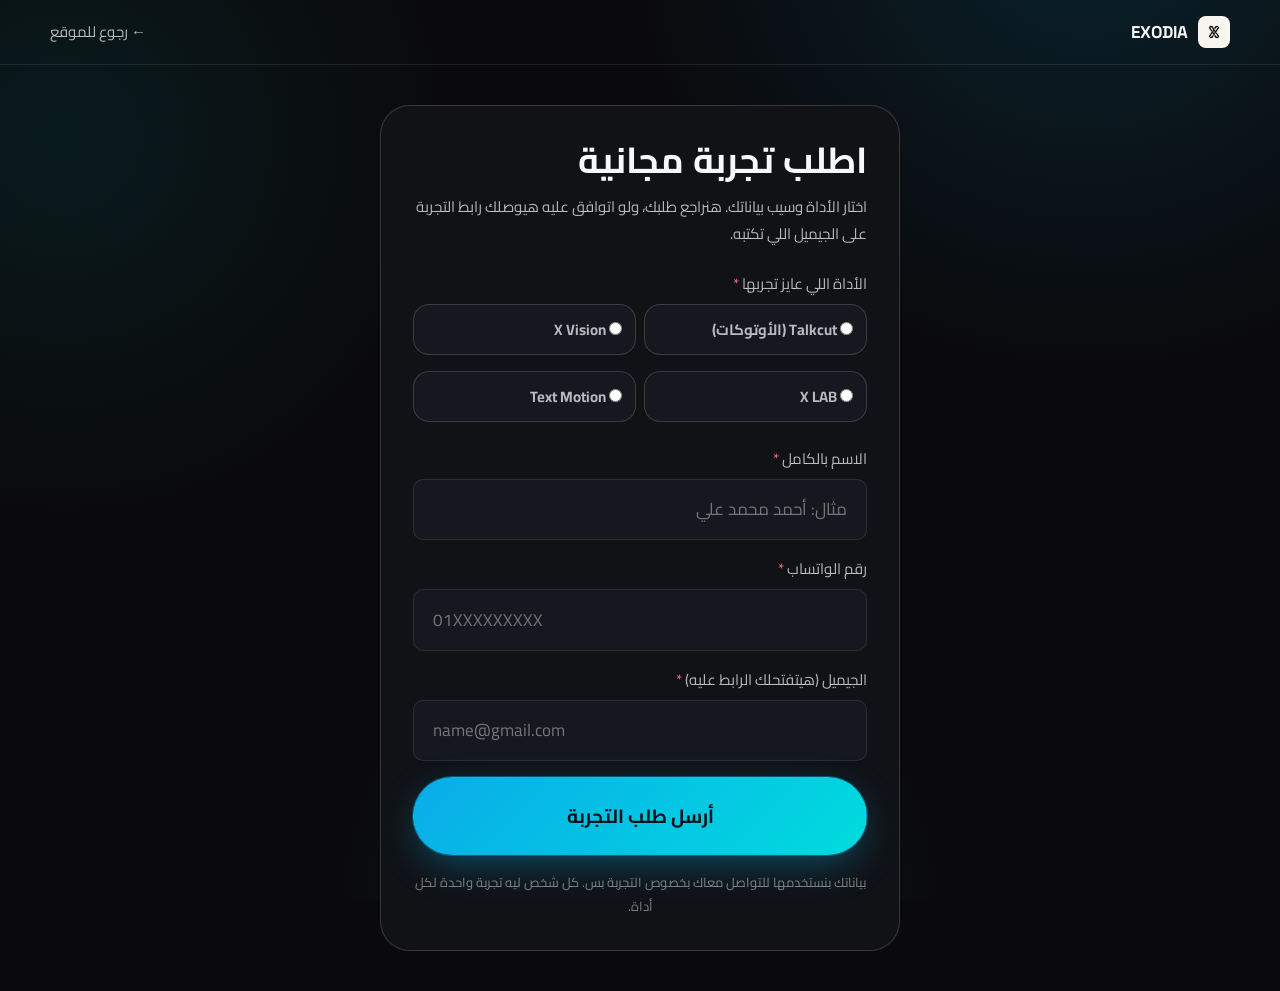
==== trial.html @ 1e0fd80b "Compact pricing cards, free-trial request page, CSP basics Co-Authored-By: Claude Sonnet 5.5 <norepl" ====
<!doctype html>
<html lang="ar" dir="rtl">
  <head>
    <meta charset="UTF-8" />
    <meta name="viewport" content="width=device-width, initial-scale=1.0" />
    <meta http-equiv="Content-Security-Policy" content="object-src 'none'; base-uri 'self'; form-action 'self'" />
    <meta name="referrer" content="strict-origin-when-cross-origin" />
    <title>اطلب تجربة مجانية — EXODIA</title>
    <meta name="description" content="اطلب نسخة تجريبية من إكستنشنات EXODIA قبل الاشتراك. هنراجع طلبك ونبعتلك رابط التجربة على الجيميل." />
    <link rel="canonical" href="https://ex0dia.com/trial.html" />
    <meta name="robots" content="noindex" />

    <script async src="https://www.googletagmanager.com/gtag/js?id=G-B1RX5HKZ09"></script>
    <script>
      window.dataLayer = window.dataLayer || [];
      function gtag(){dataLayer.push(arguments);}
      gtag('js', new Date());
      gtag('config', 'G-B1RX5HKZ09');
    </script>
    <script>
    !function(f,b,e,v,n,t,s)
    {if(f.fbq)return;n=f.fbq=function(){n.callMethod?
    n.callMethod.apply(n,arguments):n.queue.push(arguments)};
    if(!f._fbq)f._fbq=n;n.push=n;n.loaded=!0;n.version='2.0';
    n.queue=[];t=b.createElement(e);t.async=!0;
    t.src=v;s=b.getElementsByTagName(e)[0];
    s.parentNode.insertBefore(t,s)}(window, document,'script',
    'https://connect.facebook.net/en_US/fbevents.js');
    fbq('init', '1908907043847500');
    fbq('track', 'PageView');
    </script>

    <link rel="icon" type="image/jpeg" href="assets/exodia-logo.jpg" />
    <link rel="preconnect" href="https://fonts.googleapis.com">
    <link rel="preconnect" href="https://fonts.gstatic.com" crossorigin>
    <link href="https://fonts.googleapis.com/css2?family=Cairo:wght@300;400;500;600;700;800;900&family=Space+Grotesk:wght@500;700&display=swap" rel="stylesheet">
    <link rel="stylesheet" href="assets/styles.css" />
    <style>
      .trial-page{ min-height: 100vh; display: flex; flex-direction: column; }
      .trial-top{ padding: var(--sp-4) 0; border-bottom: 1px solid var(--border); }
      .trial-top__inner{ display: flex; align-items: center; justify-content: space-between; gap: var(--sp-3); }
      .trial-top__brand{ display: flex; align-items: center; gap: .6em; font-weight: 800; font-family: var(--font-display); }
      .trial-top__brand img{ border-radius: 8px; }
      .trial-top__back{ font-size: var(--text-sm); color: var(--text-2); }
      .trial-main{ flex: 1; padding: var(--sp-7) 0; }
      .trial-card{ max-width: 520px; margin: 0 auto; background: var(--bg-1); border: 1px solid var(--border-strong); border-radius: var(--radius-xl); padding: var(--sp-6); }
      .trial-card h1{ font-family: var(--font-display); font-size: var(--text-2xl); line-height: 1.3; }
      .trial-card__lead{ color: var(--text-2); margin: var(--sp-2) 0 var(--sp-5); font-size: var(--text-sm); line-height: 1.8; }
      .trial-products{ display: grid; grid-template-columns: 1fr 1fr; gap: var(--sp-2); }
      .trial-product{ display: flex; align-items: center; gap: .55em; padding: .8em .9em; border: 1.5px solid var(--border-strong); border-radius: var(--radius-md); background: var(--bg-2); cursor: pointer; font-size: var(--text-sm); font-weight: 700; }
      .trial-product input{ accent-color: var(--brand); width: auto; margin: 0; }
      .trial-product:has(input:checked){ border-color: var(--brand); background: rgba(9,172,233,0.1); }
      .trial-hp{ position: absolute; inset-inline-start: -9999px; width: 1px; height: 1px; overflow: hidden; }
      .trial-form-error{ display: none; margin-bottom: var(--sp-3); padding: .8em 1em; border-radius: var(--radius-sm); background: rgba(239,68,68,.12); border: 1px solid rgba(239,68,68,.4); color: #fecaca; font-size: var(--text-sm); line-height: 1.7; }
      .trial-form-error.is-shown{ display: block; }
      .trial-note{ margin-top: var(--sp-4); color: var(--text-3); font-size: var(--text-xs); line-height: 1.8; text-align: center; }
      .trial-done{ text-align: center; }
      .trial-done__icon{ font-size: 2.6rem; }
      .trial-done p{ color: var(--text-2); line-height: 1.9; margin-top: var(--sp-3); }
      .trial-done .btn{ margin-top: var(--sp-4); }
      @media (max-width: 420px){ .trial-products{ grid-template-columns: 1fr; } .trial-card{ padding: var(--sp-5); } }
    </style>
  </head>
  <body class="trial-page">
    <header class="trial-top">
      <div class="container trial-top__inner">
        <a class="trial-top__brand" href="index.html"><img src="assets/exodia-logo.jpg" alt="EXODIA" width="32" height="32" /> EXODIA</a>
        <a class="trial-top__back" href="index.html#pricing">← رجوع للموقع</a>
      </div>
    </header>

    <main class="trial-main">
      <div class="container">
        <div class="trial-card">
          <form id="trialForm" novalidate>
            <h1>اطلب تجربة مجانية</h1>
            <p class="trial-card__lead">اختار الأداة وسيب بياناتك. هنراجع طلبك، ولو اتوافق عليه هيوصلك رابط التجربة على الجيميل اللي تكتبه.</p>

            <div class="field">
              <label>الأداة اللي عايز تجربها <span class="req">*</span></label>
              <div class="trial-products" id="trialProducts" role="radiogroup">
                <label class="trial-product"><input type="radio" name="product" value="autocut" /> Talkcut (الأوتوكات)</label>
                <label class="trial-product"><input type="radio" name="product" value="xvision" /> X Vision</label>
                <label class="trial-product"><input type="radio" name="product" value="xlab" /> X LAB</label>
                <label class="trial-product"><input type="radio" name="product" value="textpresets" /> Text Motion</label>
              </div>
            </div>

            <div class="field">
              <label for="tName">الاسم بالكامل <span class="req">*</span></label>
              <input type="text" id="tName" maxlength="80" autocomplete="name" placeholder="مثال: أحمد محمد علي" />
            </div>
            <div class="field">
              <label for="tPhone">رقم الواتساب <span class="req">*</span></label>
              <input type="tel" id="tPhone" maxlength="20" autocomplete="tel" inputmode="tel" dir="ltr" placeholder="01XXXXXXXXX" />
            </div>
            <div class="field">
              <label for="tEmail">الجيميل (هيتفتحلك الرابط عليه) <span class="req">*</span></label>
              <input type="email" id="tEmail" maxlength="120" autocomplete="email" dir="ltr" placeholder="name@gmail.com" />
            </div>

            <div class="trial-hp" aria-hidden="true">
              <label for="tWebsite">Website</label>
              <input type="text" id="tWebsite" name="website" tabindex="-1" autocomplete="off" />
            </div>

            <div class="trial-form-error" id="trialError" role="alert"></div>
            <button type="submit" class="btn btn-primary btn-block btn-lg" id="trialSubmit">أرسل طلب التجربة</button>
            <p class="trial-note">بياناتك بنستخدمها للتواصل معاك بخصوص التجربة بس. كل شخص ليه تجربة واحدة لكل أداة.</p>
          </form>

          <div class="trial-done" id="trialDone" hidden>
            <div class="trial-done__icon" aria-hidden="true">✅</div>
            <h1>استلمنا طلبك</h1>
            <p>هنراجع الطلب، ولو اتوافق عليه هيوصلك إيميل برابط التجربة على الجيميل اللي كتبته. لو احتجت أي حاجة تواصل معانا على واتساب.</p>
            <a class="btn btn-whatsapp" href="https://api.whatsapp.com/send?phone=201109054862&amp;text=%D8%B7%D9%84%D8%A8%D8%AA%20%D8%AA%D8%AC%D8%B1%D8%A8%D8%A9%20%D9%85%D8%AC%D8%A7%D9%86%D9%8A%D8%A9%20%D9%85%D9%86%20%D8%A7%D9%84%D9%85%D9%88%D9%82%D8%B9" target="_blank" rel="noopener noreferrer">كلّمنا على واتساب</a>
            <a class="btn btn-secondary" href="index.html">رجوع للموقع</a>
          </div>
        </div>
      </div>
    </main>

    <script>
      (function () {
        var WEB_APP_URL = "https://script.google.com/macros/s/AKfycbzpuGVM_fDCS4OcxlO3BLTxZHjZr3qTJDXDjEw3BNrCdicYxVMscB_3FIR0l_6XLmTy/exec";
        var PRODUCTS = ["autocut", "xvision", "xlab", "textpresets"];
        var form = document.getElementById("trialForm");
        var errBox = document.getElementById("trialError");
        var submit = document.getElementById("trialSubmit");
        var openedAt = Date.now();

        var pre = (new URLSearchParams(location.search).get("p") || "").toLowerCase();
        if (PRODUCTS.indexOf(pre) !== -1) {
          var radio = form.querySelector('input[name="product"][value="' + pre + '"]');
          if (radio) radio.checked = true;
        }

        function showError(msg) { errBox.textContent = msg; errBox.classList.add("is-shown"); }
        function clearError() { errBox.textContent = ""; errBox.classList.remove("is-shown"); }
        function digits(s) { return String(s || "").replace(/[٠-٩]/g, function (c) { return "٠١٢٣٤٥٦٧٨٩".indexOf(c); }).replace(/\D/g, ""); }

        var MESSAGES = {
          already: "طلبت تجربة لنفس الأداة قبل كده (بنفس الإيميل أو الرقم). لو محتاج مساعدة كلّمنا على واتساب.",
          busy: "الخدمة مشغولة حاليًا، جرّب تاني بعد دقايق.",
          "slow-down": "استنى ثواني وجرّب تاني."
        };

        form.addEventListener("submit", function (e) {
          e.preventDefault();
          clearError();
          var product = (form.querySelector('input[name="product"]:checked') || {}).value || "";
          var name = document.getElementById("tName").value.trim();
          var phone = document.getElementById("tPhone").value.trim();
          var email = document.getElementById("tEmail").value.trim().toLowerCase();

          if (!product) return showError("اختار الأداة اللي عايز تجربها.");
          if (name.length < 2) return showError("اكتب اسمك بالكامل.");
          var d = digits(phone);
          if (d.length < 10 || d.length > 15) return showError("اكتب رقم واتساب صحيح.");
          if (!/^[a-z0-9._%+\-]+@(gmail|googlemail)\.com$/.test(email)) return showError("اكتب إيميل Gmail صحيح، لأن الرابط هيتفتح عليه.");

          submit.disabled = true;
          submit.textContent = "جاري الإرسال...";
          var ctrl = new AbortController();
          var timer = setTimeout(function () { ctrl.abort(); }, 30000);

          fetch(WEB_APP_URL, {
            method: "POST",
            headers: { "Content-Type": "text/plain;charset=utf-8" },
            body: JSON.stringify({
              action: "trialRequest", name: name, phone: phone, email: email, product: product,
              hp: document.getElementById("tWebsite").value, elapsed: Date.now() - openedAt
            }),
            signal: ctrl.signal
          }).then(function (res) { return res.json(); })
            .then(function (data) {
              if (data && data.ok === true) {
                if (typeof fbq !== "undefined") fbq("track", "Lead", { content_name: "trial_" + product });
                if (typeof gtag !== "undefined") gtag("event", "generate_lead", { method: "trial_request", item_id: product });
                form.hidden = true;
                document.getElementById("trialDone").hidden = false;
                return;
              }
              var code = data && data.error;
              showError(MESSAGES[code] || (typeof code === "string" && /[؀-ۿ]/.test(code) ? code : "حصل خطأ، جرّب تاني أو كلّمنا على واتساب."));
            })
            .catch(function () { showError("حصل خطأ في الاتصال. تأكد من النت وجرّب تاني."); })
            .finally(function () {
              clearTimeout(timer);
              submit.disabled = false;
              submit.textContent = "أرسل طلب التجربة";
            });
        });
      })();
    </script>
  </body>
</html>
---- assets/styles.css ----
/* ==========================================================================
   EXODIA — Design System & Component Styles
   Premium creative-toolkit identity built on the existing brand cyan.
   Mobile-first. Respects prefers-reduced-motion. RTL (Arabic) native.
   ========================================================================== */

/* ---------- Design tokens ---------- */
:root{
  /* Brand */
  --brand: #09ace9;
  --brand-2: #00dbde;
  --brand-ink: #04202b;
  --success: #38ef7d;
  --success-2: #00bb7f;
  --gold: #ffeebd;
  --danger: #ff6b7a;

  /* Surfaces (dark, layered depth) */
  --bg-0: #0a0a0c;
  --bg-1: #101216;
  --bg-2: #15181e;
  --bg-3: #1c2028;
  --bg-glass: rgba(255,255,255,0.045);
  --border: rgba(255,255,255,0.09);
  --border-strong: rgba(255,255,255,0.16);
  --border-brand: rgba(9,172,233,0.4);

  /* Text */
  --text-1: #f6f8fb;
  --text-2: rgba(246,248,251,0.72);
  --text-3: rgba(246,248,251,0.48);
  --text-on-brand: #04141c;

  /* Typography */
  --font-body: 'Cairo', 'Segoe UI', sans-serif;
  --font-display: 'Space Grotesk', 'Cairo', sans-serif;

  --text-xs: 0.8125rem;
  --text-sm: 0.9375rem;
  --text-base: 1.0625rem;
  --text-lg: 1.1875rem;
  --text-xl: clamp(1.375rem, 1.1rem + 1vw, 1.625rem);
  --text-2xl: clamp(1.75rem, 1.3rem + 1.8vw, 2.25rem);
  --text-3xl: clamp(2.1rem, 1.5rem + 2.6vw, 2.9rem);
  --text-4xl: clamp(2.6rem, 1.7rem + 4vw, 4.2rem);

  /* Spacing scale */
  --sp-1: 0.25rem; --sp-2: 0.5rem; --sp-3: 0.75rem; --sp-4: 1rem;
  --sp-5: 1.5rem; --sp-6: 2rem; --sp-7: 2.5rem; --sp-8: 3rem;
  --sp-9: clamp(1.25rem, 1rem + 1vw, 2rem);
  --sp-10: clamp(1.5rem, 1.15rem + 1.2vw, 2.25rem);
  --sp-11: clamp(1.75rem, 1.3rem + 1.5vw, 2.75rem);
  --sp-12: 8rem;

  /* Radius / shadow / motion */
  --radius-sm: 10px; --radius-md: 16px; --radius-lg: 22px; --radius-xl: 30px; --radius-full: 999px;
  --shadow-sm: 0 2px 8px rgba(0,0,0,0.28);
  --shadow-md: 0 8px 24px rgba(0,0,0,0.36);
  --shadow-lg: 0 20px 60px rgba(0,0,0,0.5);
  --shadow-glow: 0 0 0 1px var(--border-brand), 0 12px 40px -8px rgba(9,172,233,0.45);
  --ease: cubic-bezier(.16,.84,.44,1);
  --dur-fast: 160ms; --dur-med: 320ms; --dur-slow: 560ms;

  --container: min(100% - 2.5rem, 1180px);
}

/* ---------- Reset / base ---------- */
*, *::before, *::after{ box-sizing: border-box; }
html{ scroll-behavior: smooth; -webkit-text-size-adjust: 100%; }
@media (prefers-reduced-motion: reduce){
  html{ scroll-behavior: auto; }
  *, *::before, *::after{ animation-duration: 0.001ms !important; animation-iteration-count: 1 !important; transition-duration: 0.001ms !important; scroll-behavior: auto !important; }
}
body{
  margin: 0;
  font-family: var(--font-body);
  background: var(--bg-0);
  color: var(--text-1);
  font-size: var(--text-base);
  line-height: 1.7;
  -webkit-font-smoothing: antialiased;
  overflow-x: hidden;
}
img, video, iframe{ max-width: 100%; display: block; }
a{ color: inherit; text-decoration: none; }
button{ font: inherit; color: inherit; background: none; border: 0; cursor: pointer; }
input{ font: inherit; color: inherit; }
h1,h2,h3,h4,p,ul{ margin: 0; }
ul{ padding: 0; list-style: none; }
:focus-visible{ outline: 2px solid var(--brand); outline-offset: 3px; border-radius: 4px; }

.container{ width: var(--container); margin-inline: auto; }
.visually-hidden{ position: absolute; width: 1px; height: 1px; overflow: hidden; clip: rect(0,0,0,0); white-space: nowrap; }

/* Background texture: subtle brand glow field, no noise/clutter */
body{
  background-image:
    radial-gradient(60vw 60vw at 85% -10%, rgba(9,172,233,0.14), transparent 60%),
    radial-gradient(50vw 50vw at 5% 15%, rgba(0,219,222,0.08), transparent 60%),
    radial-gradient(40vw 40vw at 50% 100%, rgba(56,239,125,0.05), transparent 60%);
  background-attachment: fixed;
}

/* ---------- Typography ---------- */
.eyebrow{
  display: inline-flex; align-items: center; gap: .5em;
  font-size: var(--text-xs); font-weight: 700; letter-spacing: .02em;
  color: var(--brand); background: rgba(9,172,233,0.1);
  border: 1px solid var(--border-brand); border-radius: var(--radius-full);
  padding: .5em 1.1em;
}
.eyebrow .dot{ width: 6px; height: 6px; border-radius: 50%; background: var(--brand); box-shadow: 0 0 0 4px rgba(9,172,233,0.25); }
h2.section-title{ font-family: var(--font-display); font-weight: 700; font-size: var(--text-3xl); line-height: 1.15; color: var(--text-1); }
h2.section-title em{ font-style: normal; color: var(--brand); }
.section-sub{ font-size: var(--text-lg); color: var(--text-2); margin-top: var(--sp-3); max-width: 62ch; }
.section-head{ text-align: center; display: flex; flex-direction: column; align-items: center; gap: var(--sp-3); margin-bottom: var(--sp-9); }
.num{ font-family: var(--font-display); }

/* ---------- Buttons ---------- */
.btn{
  display: inline-flex; align-items: center; justify-content: center; gap: .6em;
  padding: 1em 1.9em; border-radius: var(--radius-full); text-align: center;
  font-weight: 700; font-size: var(--text-base); white-space: normal; max-width: 100%;
  transition: transform var(--dur-fast) var(--ease), box-shadow var(--dur-fast) var(--ease), background var(--dur-fast) var(--ease), border-color var(--dur-fast) var(--ease);
  border: 1px solid transparent;
}
.btn:active{ transform: translateY(1px) scale(.99); }
.btn-primary{
  background: linear-gradient(135deg, var(--brand), var(--brand-2));
  color: var(--text-on-brand);
  box-shadow: var(--shadow-glow);
}
.btn-primary:hover{ box-shadow: 0 0 0 1px var(--border-brand), 0 16px 48px -10px rgba(9,172,233,0.6); transform: translateY(-2px); }
.btn-secondary{
  background: var(--bg-glass); color: var(--text-1); border-color: var(--border-strong);
  backdrop-filter: blur(10px);
}
.btn-secondary:hover{ border-color: var(--brand); background: rgba(9,172,233,0.08); transform: translateY(-2px); }
.btn-whatsapp{ background: linear-gradient(135deg, var(--success), var(--success-2)); color: #04150e; box-shadow: 0 10px 32px -8px rgba(56,239,125,0.5); }
.btn-whatsapp:hover{ transform: translateY(-2px); }
.btn-block{ width: 100%; }
.btn-lg{ padding: 1.15em 2.2em; font-size: var(--text-lg); }
.btn[disabled]{ opacity: .6; cursor: not-allowed; transform: none !important; }

/* ---------- Nav ---------- */
.nav{
  position: sticky; top: 0; z-index: 60;
  background: rgba(10,10,12,0.72); backdrop-filter: blur(16px) saturate(1.4);
  border-bottom: 1px solid var(--border);
  transition: border-color var(--dur-med) var(--ease);
}
.nav__inner{ display: flex; align-items: center; justify-content: space-between; gap: var(--sp-3); padding-block: .9rem; }
.nav__brand{ display: flex; align-items: center; gap: .65rem; min-width: 0; flex: 1 1 auto; }
.nav__brand img{ width: 34px; height: 34px; flex: none; border-radius: 8px; box-shadow: 0 0 0 1px var(--border-strong); }
.nav__brand-text{ display: flex; flex-direction: column; line-height: 1.15; min-width: 0; }
.nav__brand-name{ font-family: var(--font-display); font-weight: 700; font-size: 1.15rem; display: flex; align-items: center; gap: .5em; white-space: nowrap; }
.nav__brand-badge{ font-size: .66rem; font-weight: 800; letter-spacing: .04em; color: var(--brand-ink); background: var(--gold); padding: .18em .5em; border-radius: 6px; flex: none; }
.nav__brand-tag{ font-size: .72rem; color: var(--text-3); white-space: nowrap; overflow: hidden; text-overflow: ellipsis; max-width: 100%; }
.nav__actions{ display: flex; align-items: center; gap: .9rem; flex: none; }
.nav__links{ display: none; align-items: center; gap: var(--sp-6); }
.nav__link{ font-size: var(--text-sm); color: var(--text-2); transition: color var(--dur-fast); position: relative; }
.nav__link:hover{ color: var(--text-1); }
.nav__burger{ display: inline-flex; width: 42px; height: 42px; align-items: center; justify-content: center; border-radius: var(--radius-sm); border: 1px solid var(--border); }
.nav__burger span{ position: relative; width: 18px; height: 2px; background: var(--text-1); }
.nav__burger span::before, .nav__burger span::after{ content: ""; position: absolute; inset-inline: 0; width: 18px; height: 2px; background: var(--text-1); transition: transform var(--dur-fast); }
.nav__burger span::before{ top: -6px; } .nav__burger span::after{ top: 6px; }
.nav__burger[aria-expanded="true"] span{ background: transparent; }
.nav__burger[aria-expanded="true"] span::before{ transform: translateY(6px) rotate(45deg); }
.nav__burger[aria-expanded="true"] span::after{ transform: translateY(-6px) rotate(-45deg); }

.mobile-menu{ position: fixed; inset: 0; top: 63px; background: var(--bg-0); z-index: 55; padding: var(--sp-6) var(--sp-5); transform: translateY(-8px); opacity: 0; pointer-events: none; transition: opacity var(--dur-med) var(--ease), transform var(--dur-med) var(--ease); }
.mobile-menu.is-open{ opacity: 1; transform: translateY(0); pointer-events: auto; }
.mobile-menu__link{ display: block; padding: 1rem 0; font-size: var(--text-lg); border-bottom: 1px solid var(--border); }
.mobile-menu__cta{ margin-top: var(--sp-6); }

@media (min-width: 900px){
  .nav__links{ display: flex; }
  .nav__burger{ display: none; }
}

/* ---------- Hero ---------- */
.hero{ position: relative; padding-block: var(--sp-9) var(--sp-10); overflow: clip; }
.hero__grid{ position: relative; z-index: 2; display: grid; grid-template-columns: minmax(0,1fr); gap: var(--sp-8); }

.hero__content{ text-align: center; display: flex; flex-direction: column; align-items: center; gap: var(--sp-5); }
.hero__title{ font-family: var(--font-display); font-weight: 700; font-size: var(--text-4xl); line-height: 1.08; letter-spacing: -0.01em; }
.hero__title .grad{ background: linear-gradient(90deg, var(--brand), var(--brand-2)); -webkit-background-clip: text; background-clip: text; color: transparent; }
.hero__ctas{ display: flex; flex-wrap: wrap; gap: var(--sp-3); justify-content: center; margin-top: var(--sp-2); }
.hero__note{ font-size: var(--text-xs); color: var(--text-3); max-width: 46ch; margin-top: -.3em; }
.hero__stats{ display: flex; flex-wrap: wrap; gap: var(--sp-6); justify-content: center; margin-top: var(--sp-6); }
.hero__stat{ text-align: center; }
.hero__stat b{ display: block; font-family: var(--font-display); font-size: var(--text-2xl); color: var(--brand); }
.hero__stat span{ font-size: var(--text-xs); color: var(--text-3); }
.hero__stat--link{
  padding: .5em 1em; margin: -.5em -1em; border-radius: var(--radius-lg);
  border: 1px solid var(--border-brand); background: rgba(9,172,233,0.08);
  transition: background var(--dur-fast) var(--ease), border-color var(--dur-fast) var(--ease), transform var(--dur-fast) var(--ease);
}
.hero__stat--link span{ color: var(--brand); font-weight: 700; }
.hero__stat--link:hover{ background: rgba(9,172,233,0.16); border-color: var(--brand); transform: translateY(-2px); }


@media (min-width: 1024px){
  .hero__grid{ text-align: start; }
  .hero__content{ text-align: start; align-items: flex-start; }
  .hero__ctas{ justify-content: flex-start; }
  .hero__stats{ justify-content: flex-start; }
}


/* ---------- Compact "video" / "index" access buttons inside the bundle card ---------- */
.product-card__links{ display: flex; flex-wrap: wrap; gap: var(--sp-2); margin-top: var(--sp-1); }
.product-card__link-btn{
  display: inline-flex; align-items: center; gap: .4em; font-size: var(--text-xs); font-weight: 700;
  color: var(--brand); background: rgba(9,172,233,0.08); border: 1px solid var(--border-brand);
  padding: .5em .9em; border-radius: var(--radius-full);
  transition: background var(--dur-fast) var(--ease), border-color var(--dur-fast) var(--ease);
}
.product-card__link-btn:hover{ background: rgba(9,172,233,0.16); border-color: var(--brand); }

/* ---------- Library index modal ---------- */
.index-modal{ position: fixed; inset: 0; z-index: 100; background: rgba(4,4,6,0.92); display: flex; align-items: center; justify-content: center; padding: var(--sp-5); opacity: 0; pointer-events: none; transition: opacity var(--dur-med) var(--ease); }
.index-modal.is-open{ opacity: 1; pointer-events: auto; }
.index-modal__panel{ position: relative; width: min(92vw, 720px); max-height: 85vh; overflow-y: auto; background: var(--bg-1); border: 1px solid var(--border-strong); border-radius: var(--radius-xl); padding: var(--sp-6); box-shadow: var(--shadow-lg); }
.index-modal__title{ font-family: var(--font-display); font-weight: 700; font-size: var(--text-xl); text-align: center; margin-bottom: var(--sp-5); }
.index-modal__list{ display: grid; grid-template-columns: 1fr; gap: .7em; }
@media (min-width: 560px){ .index-modal__list{ grid-template-columns: 1fr 1fr; } }
.index-modal__list li{ position: relative; padding-inline-start: 1.5em; font-size: var(--text-sm); color: var(--text-2); }
.index-modal__list li::before{ content: "✓"; position: absolute; inset-inline-start: 0; color: var(--success); font-weight: 800; }
.index-modal__templates-link{ display: block; text-align: center; margin-top: var(--sp-5); padding-top: var(--sp-5); border-top: 1px solid var(--border); color: var(--brand); font-weight: 700; font-size: var(--text-sm); }
.guide-modal{ position: fixed; inset: 0; z-index: 100; background: rgba(4,4,6,0.94); display: flex; align-items: center; justify-content: center; padding: var(--sp-3); opacity: 0; pointer-events: none; transition: opacity var(--dur-med) var(--ease); }
.guide-modal.is-open{ opacity: 1; pointer-events: auto; }
.guide-modal__panel{ position: relative; width: min(96vw, 760px); max-height: 92vh; overflow-y: auto; background: var(--bg-1); border: 1px solid var(--border-strong); border-radius: var(--radius-xl); box-shadow: var(--shadow-lg); scrollbar-width: thin; scrollbar-color: var(--border-strong) var(--bg-1); }
.guide-modal__head{ position: sticky; top: 0; z-index: 2; display: flex; align-items: center; gap: var(--sp-3); padding: var(--sp-3) var(--sp-4); background: var(--bg-1); border-bottom: 1px solid var(--border); }
.guide-modal__title{ flex: 1; min-width: 0; font-family: var(--font-display); font-weight: 700; font-size: var(--text-base); }
.guide-modal__close{ flex: none; width: 36px; height: 36px; border-radius: 50%; background: var(--bg-glass); border: 1px solid var(--border-strong); color: var(--text-1); }
.guide-modal__pages{ display: flex; flex-direction: column; gap: var(--sp-3); padding: var(--sp-3); }
.guide-modal__pages img{ width: 100%; height: auto; aspect-ratio: 1000 / 1415; border-radius: var(--radius-md); border: 1px solid var(--border); background: var(--bg-2); }
.product-card--launch{ border-color: var(--border-brand); }
.product-card__launch-ribbon{ background: linear-gradient(135deg, #ff5a5f, #ff9a56); color: #fff; }
.index-modal__close{ position: absolute; top: var(--sp-4); inset-inline-end: var(--sp-4); width: 40px; height: 40px; border-radius: 50%; background: var(--bg-glass); border: 1px solid var(--border-strong); font-size: 1.1rem; color: var(--text-1); }

/* ---------- Testimonials ---------- */
.reviews{ padding-block: var(--sp-11); }
.reviews__stars{ display: flex; gap: .2em; color: var(--gold); font-size: var(--text-xl); justify-content: center; }
.reviews__gate{ text-align: center; margin-top: var(--sp-5); }
.reviews__grid{ display: grid; grid-template-columns: repeat(2,minmax(0,1fr)); gap: var(--sp-3); margin-top: var(--sp-5); }
@media (min-width: 640px){ .reviews__grid{ grid-template-columns: repeat(3,minmax(0,1fr)); } }
.reviews__grid.is-hidden{ display: none; }
.reviews__hide{ text-align: center; margin-top: var(--sp-5); }
.reviews__hide.is-hidden{ display: none; }
.review-shot{ position: relative; border-radius: var(--radius-md); overflow: hidden; border: 1px solid var(--border); background: var(--bg-1); aspect-ratio: 3/4; cursor: zoom-in; }
.review-shot img{ width: 100%; height: 100%; object-fit: cover; transition: transform var(--dur-med) var(--ease); }
.review-shot:hover img{ transform: scale(1.045); }
.reviews__note{ text-align: center; color: var(--text-3); font-size: var(--text-sm); margin-top: var(--sp-4); }

.lightbox{ position: fixed; inset: 0; z-index: 100; background: rgba(4,4,6,0.92); display: flex; align-items: center; justify-content: center; padding: var(--sp-5); opacity: 0; pointer-events: none; transition: opacity var(--dur-med) var(--ease); }
.lightbox.is-open{ opacity: 1; pointer-events: auto; }
.lightbox img{ max-width: min(90vw, 560px); max-height: 86vh; border-radius: var(--radius-md); box-shadow: var(--shadow-lg); }
.lightbox__close{ position: absolute; top: var(--sp-5); inset-inline-end: var(--sp-5); width: 44px; height: 44px; border-radius: 50%; background: var(--bg-glass); border: 1px solid var(--border-strong); font-size: 1.2rem; }

.video-modal{ position: fixed; inset: 0; z-index: 100; background: rgba(4,4,6,0.92); display: flex; align-items: center; justify-content: center; padding: var(--sp-5); opacity: 0; pointer-events: none; transition: opacity var(--dur-med) var(--ease); }
.video-modal.is-open{ opacity: 1; pointer-events: auto; }
.video-modal__frame{ width: min(92vw, 960px); aspect-ratio: 16/9; background: #000; border-radius: var(--radius-lg); overflow: hidden; box-shadow: var(--shadow-lg); }
.video-modal__frame iframe{ width: 100%; height: 100%; border: 0; display: block; }
.video-modal__close{ position: absolute; top: var(--sp-5); inset-inline-end: var(--sp-5); width: 44px; height: 44px; border-radius: 50%; background: var(--bg-glass); border: 1px solid var(--border-strong); font-size: 1.2rem; color: var(--text-1); }

/* ---------- Pricing / checkout ---------- */
.pricing{ padding-block: var(--sp-11); }

.plan-cards__lead{ text-align: center; font-weight: 700; color: var(--text-2); margin-bottom: var(--sp-5); }
.plan-cards__hint{ display: none; font-weight: 700; color: var(--brand); font-size: var(--text-sm); }
@media (max-width: 639px){ .plan-cards__hint{ display: block; margin-top: .3em; } }
.product-cards{ display: grid; grid-template-columns: minmax(0,1fr); gap: var(--sp-5); max-width: 980px; margin: 0 auto var(--sp-7); }
@media (min-width: 640px){ .product-cards{ grid-template-columns: repeat(2, minmax(0,1fr)); } }
/* Below 640px: a swipeable horizontal carousel instead of a long vertical stack --
   each card peeks the next one so a thumb-scroll feels obvious, and snaps into place. */
@media (max-width: 639px){
  .product-cards{
    display: flex; align-items: flex-start; gap: var(--sp-4);
    overflow-x: auto; scroll-snap-type: x mandatory; scroll-padding-inline: var(--sp-1);
    -webkit-overflow-scrolling: touch; scrollbar-width: none; padding-bottom: var(--sp-2);
    padding-top: 1.25rem; /* room for the ribbons that overhang each card's top edge */
  }
  .product-cards::-webkit-scrollbar{ display: none; }
  .product-card{ flex: 0 0 86%; scroll-snap-align: start; }
}
.product-card{
  position: relative; display: flex; flex-direction: column; gap: var(--sp-3);
  border-radius: var(--radius-xl); border: 1.5px solid var(--border-strong);
  background: var(--bg-1); padding: var(--sp-5);
  cursor: pointer; user-select: none;
  transition: transform var(--dur-med) var(--ease), border-color var(--dur-med) var(--ease), box-shadow var(--dur-med) var(--ease), background var(--dur-med) var(--ease);
}
.product-card:hover{ transform: translateY(-4px); border-color: var(--border-brand); }
.product-card.is-active{ border-color: var(--brand); box-shadow: var(--shadow-glow); background: var(--bg-2); }
.product-card__visual{
  position: relative; overflow: hidden; aspect-ratio: 20 / 11; border-radius: var(--radius-md);
  border: 1px solid var(--border-strong); background: var(--bg-2);
}
.product-card__visual img{ width: 100%; height: 100%; object-fit: cover; display: block; }
/* The bundle is the anchor deal -- give it a bit more visual weight than the à-la-carte cards */
@media (min-width: 640px){
  .product-card--bundle{ border-color: var(--border-brand); box-shadow: 0 0 0 1px var(--border-brand), 0 20px 50px -18px rgba(9,172,233,0.35); }
}
/* Featured (full package) card: spans the whole row; image beside the text on wide screens */
.product-card__body{ display: flex; flex-direction: column; gap: var(--sp-3); min-width: 0; }
@media (min-width: 640px){ .product-card--featured{ grid-column: 1 / -1; } }
@media (min-width: 820px){
  .product-card--featured{ flex-direction: row; align-items: center; gap: var(--sp-6); }
  .product-card--featured .product-card__visual{ flex: 0 0 46%; }
  .product-card--featured .product-card__body{ flex: 1; }
}
.product-card__savings-ribbon{
  position: absolute; top: -14px; left: 50%; transform: translateX(-50%); z-index: 3; /* physical left: logical inset flips under RTL and breaks the centering */
  background: linear-gradient(135deg, var(--gold), #ffd98a); color: var(--brand-ink);
  font-size: .78rem; font-weight: 800; padding: .45em 1.3em; border-radius: var(--radius-full);
  box-shadow: var(--shadow-md); white-space: nowrap;
}
.product-card__title{ font-family: var(--font-display); font-weight: 700; font-size: var(--text-lg); }
.product-card__desc{ color: var(--text-3); font-size: var(--text-sm); }
.product-card__price-row{ display: flex; align-items: baseline; gap: .6em; margin-top: var(--sp-1); }
.product-card__anchor{ color: var(--text-3); font-size: var(--text-sm); text-decoration: line-through; text-decoration-color: var(--danger); }
.product-card__price{ font-family: var(--font-display); font-weight: 700; font-size: var(--text-2xl); color: var(--brand); }
.product-card__features{ display: flex; flex-direction: column; gap: .5em; margin-top: var(--sp-1); }
.product-card__features li{ position: relative; padding-inline-start: 1.5em; font-size: var(--text-sm); color: var(--text-2); }
.product-card__features li::before{ content: "✓"; position: absolute; inset-inline-start: 0; color: var(--success); font-weight: 800; }
.product-card__features li.is-more{ display: none; }
.product-card__features.is-expanded li.is-more{ display: block; }
.product-card__more{ align-self: flex-start; min-height: 40px; padding-inline: .2em; font-size: var(--text-xs); font-weight: 700; color: var(--brand); text-decoration: underline; text-underline-offset: 3px; }
.product-card__cta{
  margin-top: auto; padding: .85em 1em; text-align: center; font-weight: 800; font-size: var(--text-sm);
  border-radius: var(--radius-full); background: var(--bg-2); border: 1.5px solid var(--border-strong); color: var(--text-1);
  transition: background var(--dur-fast) var(--ease), border-color var(--dur-fast) var(--ease), color var(--dur-fast) var(--ease);
}
.product-card.is-active .product-card__cta{
  background: linear-gradient(135deg, var(--brand), var(--brand-2)); color: var(--text-on-brand); border-color: transparent;
}

/* ---------- Cart summary ---------- */
.cart-summary{ max-width: 640px; margin: 0 auto var(--sp-7); border-radius: var(--radius-lg); border: 1px solid var(--border-strong); background: var(--bg-1); padding: var(--sp-5); }
.cart-summary__title{ font-weight: 700; margin-bottom: var(--sp-3); }
.cart-summary__empty{ color: var(--text-3); font-size: var(--text-sm); text-align: center; padding-block: var(--sp-3); }
.cart-list{ display: flex; flex-direction: column; gap: var(--sp-2); }
.cart-row{ display: flex; align-items: center; gap: var(--sp-3); padding: .6em 0; border-bottom: 1px solid var(--border); }
.cart-row__name{ flex: 1 1 auto; font-size: var(--text-sm); color: var(--text-2); }
.cart-row__price{ flex: none; font-family: var(--font-display); font-weight: 700; color: var(--text-1); font-size: var(--text-sm); }
.cart-row__remove{ flex: none; width: 36px; height: 36px; border-radius: 50%; border: 1px solid var(--border-strong); color: var(--text-3); font-size: .7rem; display: flex; align-items: center; justify-content: center; transition: border-color var(--dur-fast), color var(--dur-fast); }
.cart-row__remove:hover{ border-color: var(--danger); color: var(--danger); }
.cart-summary__total{ display: flex; align-items: center; justify-content: space-between; margin-top: var(--sp-3); padding-top: var(--sp-3); border-top: 1px solid var(--border-strong); font-weight: 700; }
.cart-summary__total-now{ font-family: var(--font-display); font-size: var(--text-xl); color: var(--brand); }

.checkout{ display: flex; justify-content: center; margin-top: var(--sp-3); }
.checkout__form{
  width: 100%; max-width: 640px; min-width: 0;
  border-radius: var(--radius-xl); border: 1px solid var(--border-strong);
  background: var(--bg-1); padding: var(--sp-6);
  scroll-margin-top: 90px;
}
.step{ display: flex; align-items: center; gap: .7em; margin-bottom: var(--sp-4); }
.step__num{ flex: none; width: 30px; height: 30px; border-radius: 50%; background: var(--brand); color: var(--text-on-brand); font-weight: 800; display: flex; align-items: center; justify-content: center; font-family: var(--font-display); }
.step__title{ font-weight: 700; font-size: var(--text-lg); }
.field{ margin-bottom: var(--sp-4); }
.field label{ display: block; font-size: var(--text-sm); color: var(--text-2); margin-bottom: .5em; }
.field label .req{ color: var(--danger); }
.field input[type="text"], .field input[type="tel"], .field input[type="email"]{
  width: 100%; padding: .9em 1.1em; border-radius: var(--radius-sm);
  background: var(--bg-2); border: 1px solid var(--border); color: var(--text-1);
  transition: border-color var(--dur-fast), box-shadow var(--dur-fast);
}
.field input:focus{ border-color: var(--brand); box-shadow: 0 0 0 3px rgba(9,172,233,0.18); outline: none; }
.field-error{ color: var(--danger); font-size: var(--text-xs); margin-top: .4em; display: none; }
.field-error.is-shown{ display: block; }

.coupon-row{ display: flex; gap: var(--sp-2); align-items: stretch; }
.coupon-row input{ flex: 1 1 auto; min-width: 0; width: auto; }
.coupon-check-btn{ flex: none; padding: 0 1.3em; font-size: var(--text-sm); white-space: nowrap; }
.coupon-feedback{ font-size: var(--text-xs); margin-top: .4em; min-height: 1.2em; }
.coupon-feedback.is-valid{ color: var(--success); }
.coupon-feedback.is-invalid{ color: var(--danger); }

.order-price-summary{ display: flex; align-items: center; justify-content: center; gap: .7em; }
.order-price-summary__anchor{ color: var(--text-3); font-size: var(--text-sm); }
.order-price-summary__anchor s{ text-decoration-color: var(--danger); }
.order-price-summary__now{ font-family: var(--font-display); font-weight: 800; font-size: var(--text-xl); color: var(--brand); }

.pay-groups{ display: flex; flex-direction: column; gap: var(--sp-4); }
.pay-region{ border: 1px solid var(--border); border-radius: var(--radius-md); padding: var(--sp-4); }
.pay-region__title{ font-weight: 700; margin-bottom: var(--sp-3); }
.pay-option{ display: flex; align-items: flex-start; gap: .8em; padding: .8em; border-radius: var(--radius-sm); border: 1px solid transparent; cursor: pointer; transition: border-color var(--dur-fast), background var(--dur-fast); }
.pay-option:hover{ background: var(--bg-2); }
.pay-option.is-selected{ border-color: var(--border-brand); background: rgba(9,172,233,0.08); }
.pay-option input{ margin-top: .15em; width: 20px; height: 20px; flex: none; accent-color: var(--brand); }
.pay-option__label{ font-weight: 700; }
.pay-option__sub{ color: var(--text-3); font-size: var(--text-xs); margin-top: .15em; }
.pay-detail{ margin-top: var(--sp-3); padding: var(--sp-4); border-radius: var(--radius-sm); background: var(--bg-2); border: 1px dashed var(--border-strong); display: none; }
.pay-detail.is-shown{ display: block; }
.pay-detail__row{ display: flex; align-items: center; justify-content: space-between; gap: var(--sp-3); margin-top: var(--sp-2); }
.pay-detail__number{ font-family: var(--font-display); font-size: var(--text-lg); letter-spacing: .04em; direction: ltr; }
.copy-btn{ font-size: var(--text-xs); font-weight: 700; color: var(--brand); border: 1px solid var(--border-brand); padding: .4em .8em; border-radius: var(--radius-full); }
.pay-note{ font-size: var(--text-xs); color: var(--text-3); margin-top: var(--sp-2); }

.upload{ border: 1.5px dashed var(--border-strong); border-radius: var(--radius-md); padding: var(--sp-5); text-align: center; cursor: pointer; transition: border-color var(--dur-fast); }
.upload:hover{ border-color: var(--brand); }
.upload__preview{ max-height: 140px; margin-inline: auto; margin-top: var(--sp-3); border-radius: var(--radius-sm); display: none; }
.upload__preview.is-shown{ display: block; }

.reassure{ text-align: center; font-size: var(--text-xs); color: var(--text-3); margin-top: var(--sp-5); }

.success-panel{ text-align: center; padding: var(--sp-6); border-radius: var(--radius-lg); background: rgba(56,239,125,0.08); border: 1px solid rgba(56,239,125,0.3); }
.success-panel h3{ font-family: var(--font-display); font-size: var(--text-xl); }
.success-panel p{ color: var(--text-2); margin-top: var(--sp-3); }
.success-panel__ctas{ display: flex; flex-direction: column; gap: var(--sp-3); margin-top: var(--sp-5); }

/* ---------- FAQ ---------- */
.faq{ padding-block: var(--sp-11); }
.faq__list{ display: flex; flex-direction: column; gap: var(--sp-3); max-width: 820px; margin-inline: auto; }
.faq-item{ border: 1px solid var(--border); border-radius: var(--radius-md); background: var(--bg-1); overflow: hidden; }
.faq-item__q{ width: 100%; display: flex; align-items: center; justify-content: space-between; gap: var(--sp-4); padding: var(--sp-5); text-align: start; font-weight: 700; font-size: var(--text-base); }
.faq-item__icon{ flex: none; width: 26px; height: 26px; border-radius: 50%; border: 1px solid var(--border-strong); display: flex; align-items: center; justify-content: center; transition: transform var(--dur-med) var(--ease), background var(--dur-med); }
.faq-item[data-open="true"] .faq-item__icon{ transform: rotate(45deg); background: var(--brand); border-color: var(--brand); color: var(--text-on-brand); }
.faq-item__a{ display: grid; grid-template-rows: 0fr; transition: grid-template-rows var(--dur-med) var(--ease); }
.faq-item[data-open="true"] .faq-item__a{ grid-template-rows: 1fr; }
.faq-item__a-inner{ overflow: hidden; }
.faq-item__a p{ padding: 0 var(--sp-5) var(--sp-5); color: var(--text-2); font-size: var(--text-sm); line-height: 1.8; }

/* ---------- Footer (incl. compact founder/trust blurb) ---------- */
.footer{ border-top: 1px solid var(--border); padding-block: var(--sp-6); margin-top: var(--sp-6); }
.footer__founder{ max-width: 720px; margin: 0 auto var(--sp-5); text-align: center; display: flex; flex-direction: column; align-items: center; gap: .6rem; }
.footer__founder p{ color: var(--text-3); font-size: var(--text-xs); line-height: 1.85; margin: 0; }
.footer__founder p strong{ color: var(--text-2); }
.footer__top{ display: flex; flex-wrap: wrap; gap: var(--sp-6); justify-content: space-between; align-items: center; }
.footer__brand{ display: flex; align-items: center; gap: .6rem; }
.footer__brand img{ width: 30px; height: 30px; border-radius: 7px; box-shadow: 0 0 0 1px var(--border-strong); }
.footer__nav{ display: flex; flex-wrap: wrap; gap: var(--sp-5); }
.footer__nav a{ color: var(--text-2); font-size: var(--text-sm); }
.footer__nav a:hover{ color: var(--brand); }
.footer__social{ display: flex; gap: var(--sp-3); }
.footer__social a{ width: 38px; height: 38px; border-radius: 50%; border: 1px solid var(--border); display: flex; align-items: center; justify-content: center; transition: border-color var(--dur-fast), color var(--dur-fast); color: var(--text-2); }
.footer__social a:hover{ border-color: var(--brand); color: var(--brand); }
.footer__bottom{ margin-top: var(--sp-6); padding-top: var(--sp-5); border-top: 1px solid var(--border); text-align: center; color: var(--text-3); font-size: var(--text-xs); }

/* ---------- Floating controls ---------- */
.float-wa{
  position: fixed; bottom: var(--sp-5); inset-inline-end: var(--sp-5); z-index: 70;
  width: 58px; height: 58px; border-radius: 50%;
  background: linear-gradient(135deg, var(--success), var(--success-2));
  display: flex; align-items: center; justify-content: center;
  box-shadow: 0 10px 30px -6px rgba(56,239,125,0.55);
  transition: transform var(--dur-fast) var(--ease), opacity var(--dur-fast) var(--ease);
}
.float-wa:hover{ transform: scale(1.08); }
.float-wa svg{ width: 28px; height: 28px; fill: #04150e; }
.float-wa.is-hidden{ opacity: 0; transform: scale(.7); pointer-events: none; }

.sticky-cta{
  position: fixed; bottom: 0; inset-inline: 0; z-index: 65;
  padding: var(--sp-3) var(--sp-4); background: rgba(10,10,12,0.85); backdrop-filter: blur(14px);
  border-top: 1px solid var(--border);
  transform: translateY(110%); transition: transform var(--dur-med) var(--ease);
}
.sticky-cta.is-visible{ transform: translateY(0); }
@media (min-width: 900px){ .sticky-cta{ display: none; } }
@media (max-width: 899px){ .float-wa{ bottom: calc(var(--sp-5) + 76px); } .float-wa.is-low{ bottom: var(--sp-5); } }
.sticky-cta.in-pricing{ transform: translateY(130%); }

/* ---------- Reveal-on-scroll ---------- */
.reveal{ opacity: 0; transform: translateY(18px); transition: opacity var(--dur-slow) var(--ease), transform var(--dur-slow) var(--ease); }
.reveal.is-visible{ opacity: 1; transform: translateY(0); }

/* ---------- Section rhythm ---------- */
section{ position: relative; }


/* ---------- polish from the full shopper walk-through ---------- */
.field-hint{ color: var(--text-3); font-size: var(--text-xs); margin-top: .4em; }
.pay-amount{ margin: var(--sp-3) 0 var(--sp-4); padding: .85em 1em; border-radius: var(--radius-sm); background: rgba(9,172,233,0.1); border: 1px solid var(--border-brand); font-size: var(--text-sm); text-align: center; }
.pay-amount b{ font-family: var(--font-display); font-size: var(--text-xl); color: var(--brand); margin-inline-start: .35em; }
.upload{ display: block; }
.upload #uploadPrompt::before{ content: "📎 "; }
.link-btn{ background: none; border: 0; padding: 0; margin-top: .6em; color: var(--brand); font: inherit; font-size: var(--text-xs); text-decoration: underline; cursor: pointer; }
.receipt-warn{ color: #ffd479; background: rgba(255,200,60,0.1); border: 1px solid rgba(255,200,60,0.35); border-radius: var(--radius-sm); padding: .7em 1em; }
.cart-summary__go{ margin-top: var(--sp-4); }
/* the full package closes the grid; an odd card before it would leave a hole: centre it */
@media (min-width: 640px){
  .product-cards .product-card:nth-last-child(2):nth-child(odd){ grid-column: 1 / -1; width: calc(50% - var(--sp-5) / 2); justify-self: center; }
}

/* ---------- carousel dots (mobile only) ---------- */
.product-dots{ display: none; }
@media (max-width: 639px){
  .product-cards{ margin-bottom: var(--sp-3); }
  .product-dots{ display: flex; justify-content: center; align-items: center; gap: 8px; margin: 0 auto var(--sp-6); }
  .product-dots__dot{ position: relative; width: 8px; height: 8px; min-width: 8px; padding: 0; border: 0; border-radius: 999px; background: var(--border-strong); transition: width .2s var(--ease), background .2s var(--ease); cursor: pointer; }
  .product-dots__dot::after{ content: ""; position: absolute; inset: -12px -5px; }
  .product-dots__dot.is-active{ width: 22px; background: var(--brand); }
}

/* ---------- كروت مضغوطة: فايدة سطر واحد + زرار تفاصيل + تجربة مجانية ---------- */
.product-card{ padding: var(--sp-4); gap: var(--sp-2); }
.product-card__visual{ aspect-ratio: 2 / 1; }
.product-card__desc{ line-height: 1.7; }
.product-card__actions{ display: flex; gap: var(--sp-2); align-items: stretch; margin-top: auto; }
.product-card__actions .product-card__cta{ flex: 1; margin-top: 0; }
.product-card__trial{
  display: inline-flex; align-items: center; justify-content: center; white-space: nowrap;
  padding: .85em 1.1em; font-weight: 800; font-size: var(--text-sm); border-radius: var(--radius-full);
  border: 1.5px dashed var(--border-brand); color: var(--brand); background: rgba(9,172,233,0.06);
  transition: background var(--dur-fast) var(--ease), border-color var(--dur-fast) var(--ease);
}
.product-card__trial:hover{ background: rgba(9,172,233,0.14); border-color: var(--brand); }
.product-card__toggle{ align-self: flex-start; min-height: 36px; padding-inline: .2em; font-size: var(--text-xs); font-weight: 700; color: var(--text-2); }
.product-card__toggle:hover{ color: var(--brand); }
.product-card__details{ display: flex; flex-direction: column; gap: var(--sp-3); padding-top: var(--sp-3); border-top: 1px solid var(--border); cursor: default; }
.product-card__details[hidden]{ display: none; }
@media (max-width: 639px){
  .product-card{ flex-basis: 80%; }
  .product-card__title{ font-size: var(--text-base, 1rem); }
}
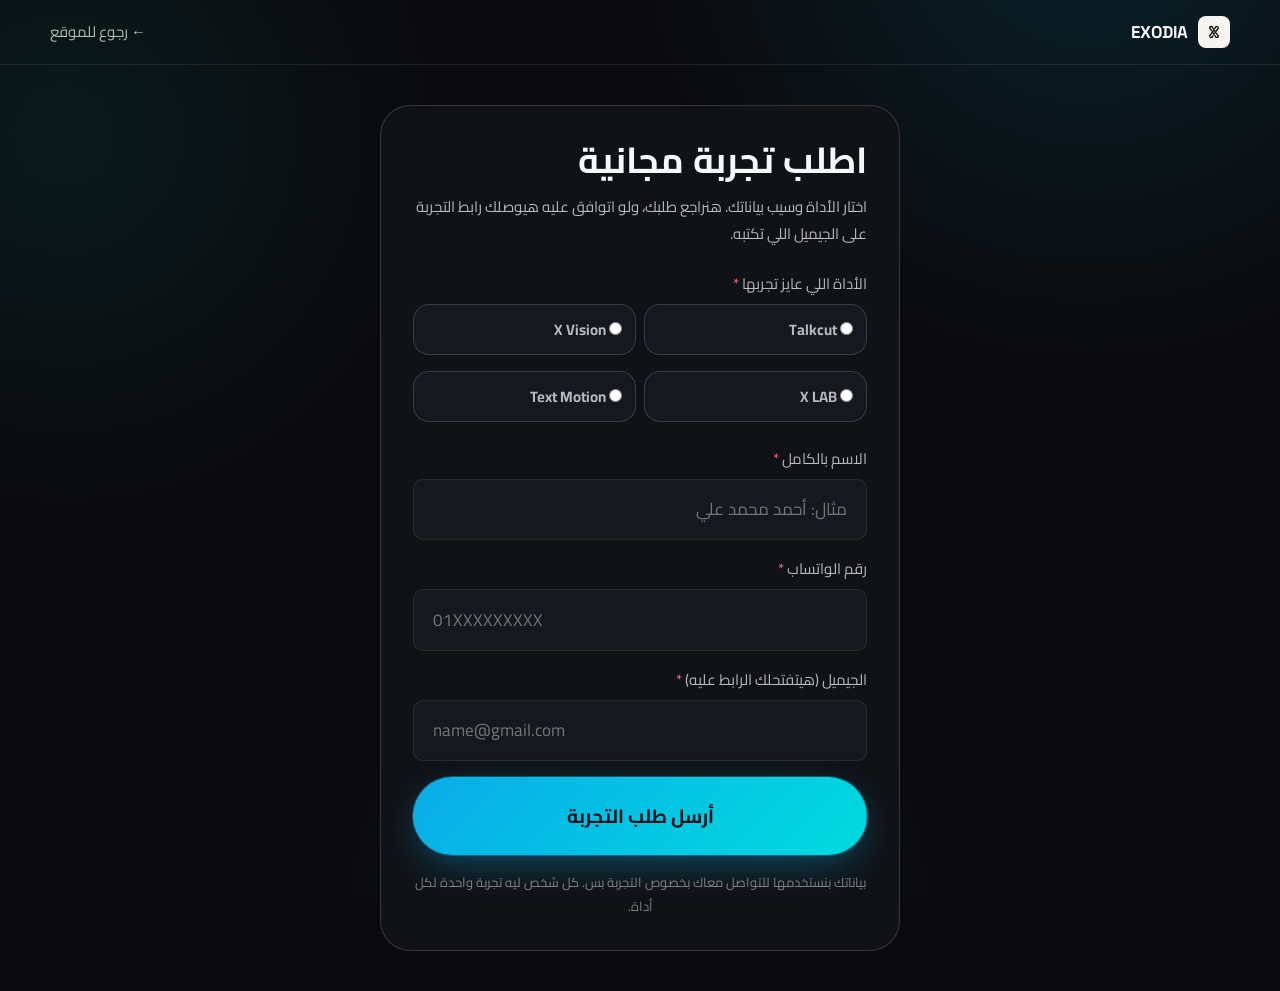
==== commit 0b52cc81: "Text Motion 249 EGP flash offer with countdown (Oct 24-26), short English plugin names Co-Authored-B" ====
--- a/trial.html
+++ b/trial.html
@@ -79,7 +79,7 @@
             <div class="field">
               <label>الأداة اللي عايز تجربها <span class="req">*</span></label>
               <div class="trial-products" id="trialProducts" role="radiogroup">
-                <label class="trial-product"><input type="radio" name="product" value="autocut" /> Talkcut (الأوتوكات)</label>
+                <label class="trial-product"><input type="radio" name="product" value="autocut" /> Talkcut</label>
                 <label class="trial-product"><input type="radio" name="product" value="xvision" /> X Vision</label>
                 <label class="trial-product"><input type="radio" name="product" value="xlab" /> X LAB</label>
                 <label class="trial-product"><input type="radio" name="product" value="textpresets" /> Text Motion</label>
--- a/assets/styles.css
+++ b/assets/styles.css
@@ -517,3 +517,5 @@
   .product-card{ flex-basis: 80%; }
   .product-card__title{ font-size: var(--text-base, 1rem); }
 }
+
+.product-card__host{ margin-inline-start: .4em; font-family: var(--font-body, inherit); font-size: var(--text-xs); font-weight: 600; color: var(--text-3); white-space: nowrap; }
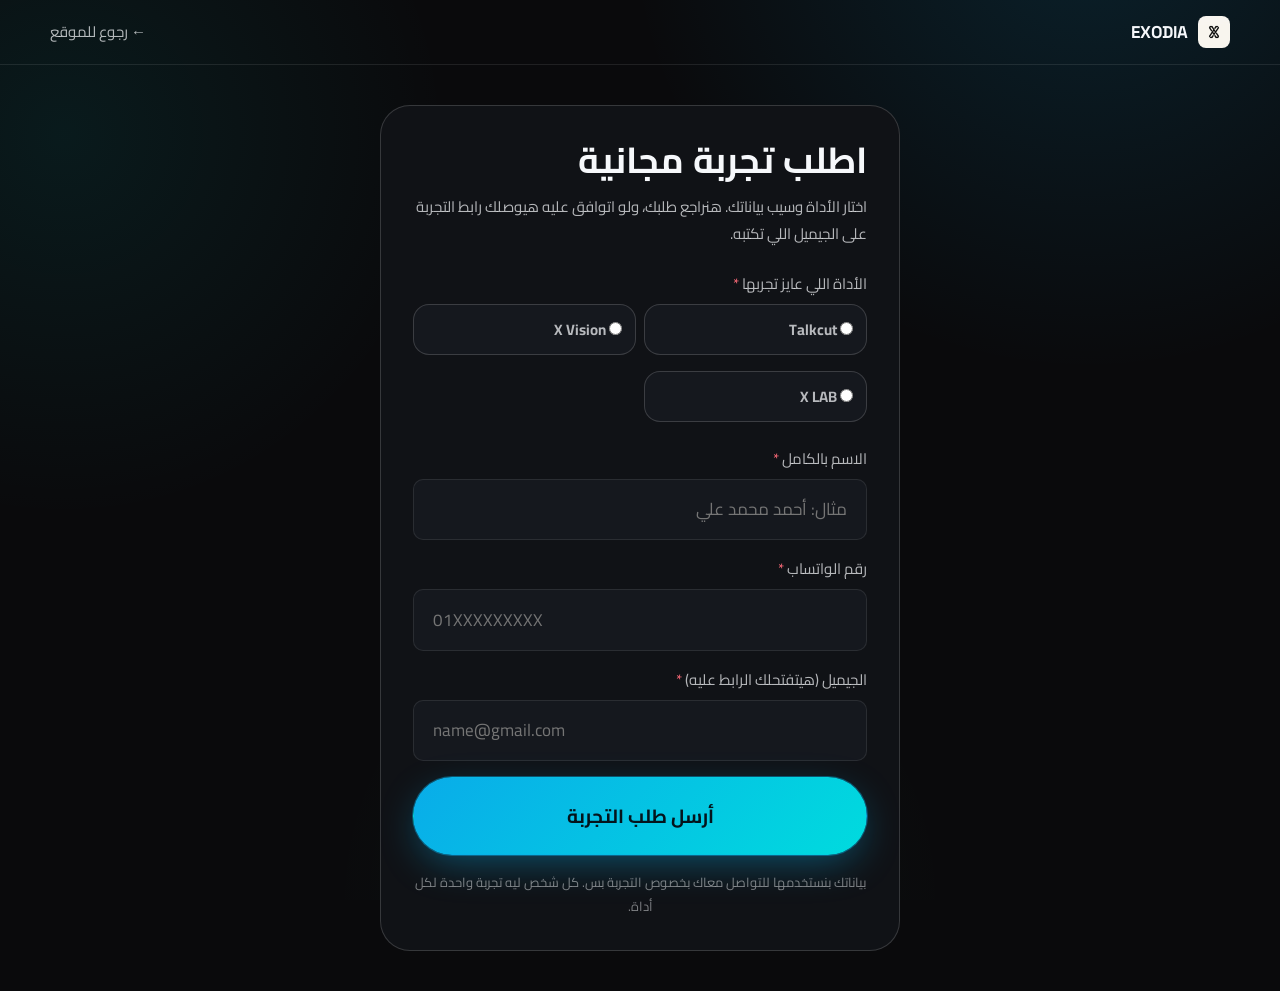
==== commit 9b8acf6c: "Deep link ?go=text-motion (adds to cart), hide X Vision launch ribbon, drop Text Motion trial button" ====
--- a/trial.html
+++ b/trial.html
@@ -82,7 +82,6 @@
                 <label class="trial-product"><input type="radio" name="product" value="autocut" /> Talkcut</label>
                 <label class="trial-product"><input type="radio" name="product" value="xvision" /> X Vision</label>
                 <label class="trial-product"><input type="radio" name="product" value="xlab" /> X LAB</label>
-                <label class="trial-product"><input type="radio" name="product" value="textpresets" /> Text Motion</label>
               </div>
             </div>
 
@@ -123,7 +122,7 @@
     <script>
       (function () {
         var WEB_APP_URL = "https://script.google.com/macros/s/AKfycbzpuGVM_fDCS4OcxlO3BLTxZHjZr3qTJDXDjEw3BNrCdicYxVMscB_3FIR0l_6XLmTy/exec";
-        var PRODUCTS = ["autocut", "xvision", "xlab", "textpresets"];
+        var PRODUCTS = ["autocut", "xvision", "xlab"];
         var form = document.getElementById("trialForm");
         var errBox = document.getElementById("trialError");
         var submit = document.getElementById("trialSubmit");
--- a/assets/styles.css
+++ b/assets/styles.css
@@ -519,3 +519,7 @@
 }
 
 .product-card__host{ margin-inline-start: .4em; font-family: var(--font-body, inherit); font-size: var(--text-xs); font-weight: 600; color: var(--text-3); white-space: nowrap; }
+
+/* ---------- deep-link spotlight: the card you were sent to pulses briefly ---------- */
+@keyframes cardSpot{ 0%,100%{ box-shadow: 0 0 0 0 rgba(9,172,233,0); } 50%{ box-shadow: 0 0 0 6px rgba(9,172,233,0.45), 0 0 40px rgba(9,172,233,0.5); } }
+.product-card.is-spotlight{ animation: cardSpot 1.1s ease-in-out 3; border-color: var(--brand); }
